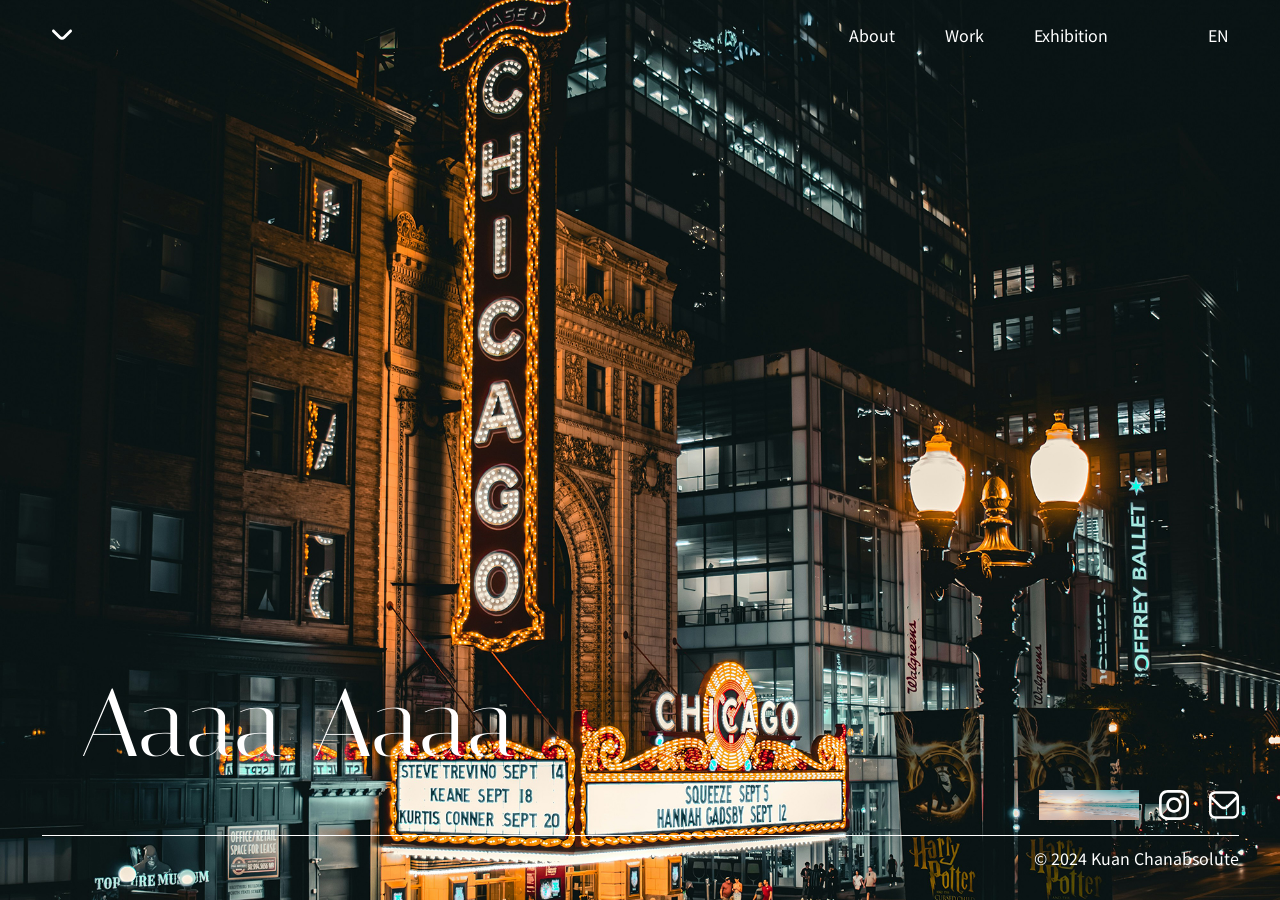
==== index.html @ 29d96ffe "first commit" ====
<!DOCTYPE html>
<html lang="en">
  <head>
    <meta charset="UTF-8">
    <link rel="icon" href="./favicon.ico">
    <meta name="viewport" content="width=device-width, initial-scale=1.0">
    <title>Vite App</title>
    <script type="module" crossorigin src="./assets/index-67WoyPHU.js"></script>
    <link rel="stylesheet" crossorigin href="./assets/index-D9BrDn5p.css">
  </head>
  <body>
    <div id="app"></div>
  </body>
</html>
---- assets/index-D9BrDn5p.css ----
@import"https://fonts.googleapis.com/css2?family=Playfair+Display:ital,wght@0,400..900;1,400..900&display=swap";@import"https://fonts.googleapis.com/css2?family=Noto+Sans+TC:wght@100..900&display=swap";@import"https://fonts.googleapis.com/css2?family=Italiana&display=swap";*{margin:0;padding:0;box-sizing:border-box;font-family:Noto Sans TC,Playfair Display,LXGW WenKai Mono TC,Arial Narrow,Arial,sans-serif}:root{--text-color:#222222;--text-shadow: 2px 2px 4px rgba(0, 0, 0, .5);--box-shadow:2px 2px 10px rgba(0, 0, 0, .2)}.cls-1[data-v-b62b9f13]{fill:#fff}.container-L[data-v-b62b9f13]{height:100%;width:95%;display:flex;align-items:center;justify-content:space-between;margin:0 auto;position:relative}nav[data-v-b62b9f13]{position:fixed;top:0;left:0;width:100%;height:70px;background-color:#0000;padding:15px 10px;transition:.2s;z-index:10}nav.scroll[data-v-b62b9f13]{background-color:#fff;box-shadow:var(--box-shadow)}nav a[data-v-b62b9f13]{margin-right:30px;text-decoration:none;color:#fff;height:100%;font-size:1rem;padding:10px}nav.scroll a[data-v-b62b9f13],nav.scroll .language[data-v-b62b9f13]{color:#222}.logo[data-v-b62b9f13]{height:100%}.menu[data-v-b62b9f13]{display:flex}.language[data-v-b62b9f13]{height:10px;color:#fff;margin-left:50px;cursor:pointer;font-size:1rem;padding:10px}.menu_btn[data-v-b62b9f13]{display:none;height:30px;width:30px;cursor:pointer}@media screen and (max-width:900px){nav[data-v-b62b9f13]{height:50px}.menu[data-v-b62b9f13]{position:fixed;top:50px;left:0;display:flex;flex-direction:column;background-color:#fff;width:100%;opacity:0;z-index:-2;box-shadow:var(--box-shadow);transition:.5s}.menu.active[data-v-b62b9f13]{z-index:10;opacity:1}.menu_btn[data-v-b62b9f13]{display:block}nav a[data-v-b62b9f13]{color:#222;margin:0;text-align:center}.language[data-v-b62b9f13]{color:#222;margin:0;height:100%;width:100%;text-align:center}}.testImg[data-v-22fcf605]{width:100px;height:100px}.footer-bg[data-v-22fcf605]{width:100%;height:120px;background-color:#47414100;padding:10px}.footer-bg.absolute[data-v-22fcf605]{position:absolute;bottom:0}.footer-box[data-v-22fcf605]{width:95%;margin:0 auto;display:flex;flex-direction:column;align-items:end}.link a[data-v-22fcf605]{margin-left:20px}.link img[data-v-22fcf605]{height:30px}.line[data-v-22fcf605]{width:100%;border-bottom:1px solid white;margin:10px auto}.text[data-v-22fcf605]{color:#fff}.bg[data-v-2cb78f3e]{position:absolute;width:100%;height:100vh;background-image:url(./a-CcscVqHu.jpg);background-size:cover;background-position:50% center}.name_tw[data-v-2cb78f3e]{height:200px;position:absolute;bottom:250px;left:30px;opacity:0}.name_en[data-v-2cb78f3e]{color:#fff;position:absolute;bottom:120px;left:80px;font-size:96px;font-family:Italiana,sans-serif}
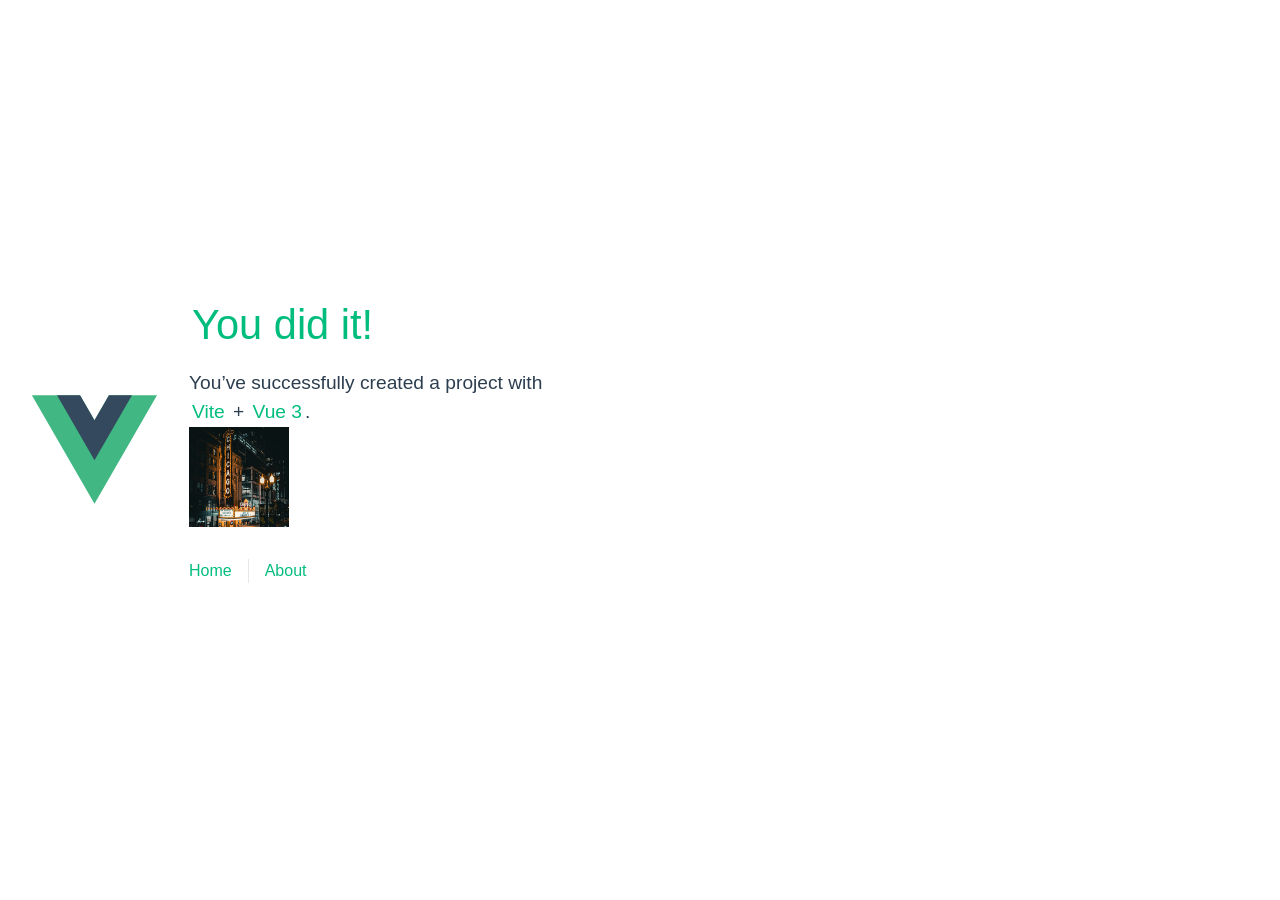
==== commit 3e9eaa99: "zzz" ====
--- a/index.html
+++ b/index.html
@@ -5,8 +5,8 @@
     <link rel="icon" href="./favicon.ico">
     <meta name="viewport" content="width=device-width, initial-scale=1.0">
     <title>Vite App</title>
-    <script type="module" crossorigin src="./assets/index-67WoyPHU.js"></script>
-    <link rel="stylesheet" crossorigin href="./assets/index-D9BrDn5p.css">
+    <script type="module" crossorigin src="./assets/index-Dqcx9gkL.js"></script>
+    <link rel="stylesheet" crossorigin href="./assets/index-DQnHmchu.css">
   </head>
   <body>
     <div id="app"></div>
--- a/assets/index-DQnHmchu.css
+++ b/assets/index-DQnHmchu.css
@@ -0,0 +1 @@
+:root{--vt-c-white: #ffffff;--vt-c-white-soft: #f8f8f8;--vt-c-white-mute: #f2f2f2;--vt-c-black: #181818;--vt-c-black-soft: #222222;--vt-c-black-mute: #282828;--vt-c-indigo: #2c3e50;--vt-c-divider-light-1: rgba(60, 60, 60, .29);--vt-c-divider-light-2: rgba(60, 60, 60, .12);--vt-c-divider-dark-1: rgba(84, 84, 84, .65);--vt-c-divider-dark-2: rgba(84, 84, 84, .48);--vt-c-text-light-1: var(--vt-c-indigo);--vt-c-text-light-2: rgba(60, 60, 60, .66);--vt-c-text-dark-1: var(--vt-c-white);--vt-c-text-dark-2: rgba(235, 235, 235, .64)}:root{--color-background: var(--vt-c-white);--color-background-soft: var(--vt-c-white-soft);--color-background-mute: var(--vt-c-white-mute);--color-border: var(--vt-c-divider-light-2);--color-border-hover: var(--vt-c-divider-light-1);--color-heading: var(--vt-c-text-light-1);--color-text: var(--vt-c-text-light-1);--section-gap: 160px}@media (prefers-color-scheme: dark){:root{--color-background: var(--vt-c-black);--color-background-soft: var(--vt-c-black-soft);--color-background-mute: var(--vt-c-black-mute);--color-border: var(--vt-c-divider-dark-2);--color-border-hover: var(--vt-c-divider-dark-1);--color-heading: var(--vt-c-text-dark-1);--color-text: var(--vt-c-text-dark-2)}}*,*:before,*:after{box-sizing:border-box;margin:0;font-weight:400}body{min-height:100vh;color:var(--color-text);background:var(--color-background);transition:color .5s,background-color .5s;line-height:1.6;font-family:Inter,-apple-system,BlinkMacSystemFont,Segoe UI,Roboto,Oxygen,Ubuntu,Cantarell,Fira Sans,Droid Sans,Helvetica Neue,sans-serif;font-size:15px;text-rendering:optimizeLegibility;-webkit-font-smoothing:antialiased;-moz-osx-font-smoothing:grayscale}#app{max-width:1280px;margin:0 auto;padding:2rem;font-weight:400}a,.green{text-decoration:none;color:#00bd7e;transition:.4s;padding:3px}@media (hover: hover){a:hover{background-color:#00bd7e33}}@media (min-width: 1024px){body{display:flex;place-items:center}#app{display:grid;grid-template-columns:1fr 1fr;padding:0 2rem}}h1[data-v-531db362]{font-weight:500;font-size:2.6rem;position:relative;top:-10px}h3[data-v-531db362]{font-size:1.2rem}.greetings h1[data-v-531db362],.greetings h3[data-v-531db362]{text-align:center}@media (min-width: 1024px){.greetings h1[data-v-531db362],.greetings h3[data-v-531db362]{text-align:left}}.testImg[data-v-50ab52dd]{width:100px;height:100px}header[data-v-50ab52dd]{line-height:1.5;max-height:100vh}.logo[data-v-50ab52dd]{display:block;margin:0 auto 2rem}nav[data-v-50ab52dd]{width:100%;font-size:12px;text-align:center;margin-top:2rem}nav a.router-link-exact-active[data-v-50ab52dd]{color:var(--color-text)}nav a.router-link-exact-active[data-v-50ab52dd]:hover{background-color:transparent}nav a[data-v-50ab52dd]{display:inline-block;padding:0 1rem;border-left:1px solid var(--color-border)}nav a[data-v-50ab52dd]:first-of-type{border:0}@media (min-width: 1024px){header[data-v-50ab52dd]{display:flex;place-items:center;padding-right:calc(var(--section-gap) / 2)}.logo[data-v-50ab52dd]{margin:0 2rem 0 0}header .wrapper[data-v-50ab52dd]{display:flex;place-items:flex-start;flex-wrap:wrap}nav[data-v-50ab52dd]{text-align:left;margin-left:-1rem;font-size:1rem;padding:1rem 0;margin-top:1rem}}.item[data-v-40a5c0e5]{margin-top:2rem;display:flex;position:relative}.details[data-v-40a5c0e5]{flex:1;margin-left:1rem}i[data-v-40a5c0e5]{display:flex;place-items:center;place-content:center;width:32px;height:32px;color:var(--color-text)}h3[data-v-40a5c0e5]{font-size:1.2rem;font-weight:500;margin-bottom:.4rem;color:var(--color-heading)}@media (min-width: 1024px){.item[data-v-40a5c0e5]{margin-top:0;padding:.4rem 0 1rem calc(var(--section-gap) / 2)}i[data-v-40a5c0e5]{top:calc(50% - 25px);left:-26px;position:absolute;border:1px solid var(--color-border);background:var(--color-background);border-radius:8px;width:50px;height:50px}.item[data-v-40a5c0e5]:before{content:" ";border-left:1px solid var(--color-border);position:absolute;left:0;bottom:calc(50% + 25px);height:calc(50% - 25px)}.item[data-v-40a5c0e5]:after{content:" ";border-left:1px solid var(--color-border);position:absolute;left:0;top:calc(50% + 25px);height:calc(50% - 25px)}.item[data-v-40a5c0e5]:first-of-type:before{display:none}.item[data-v-40a5c0e5]:last-of-type:after{display:none}}
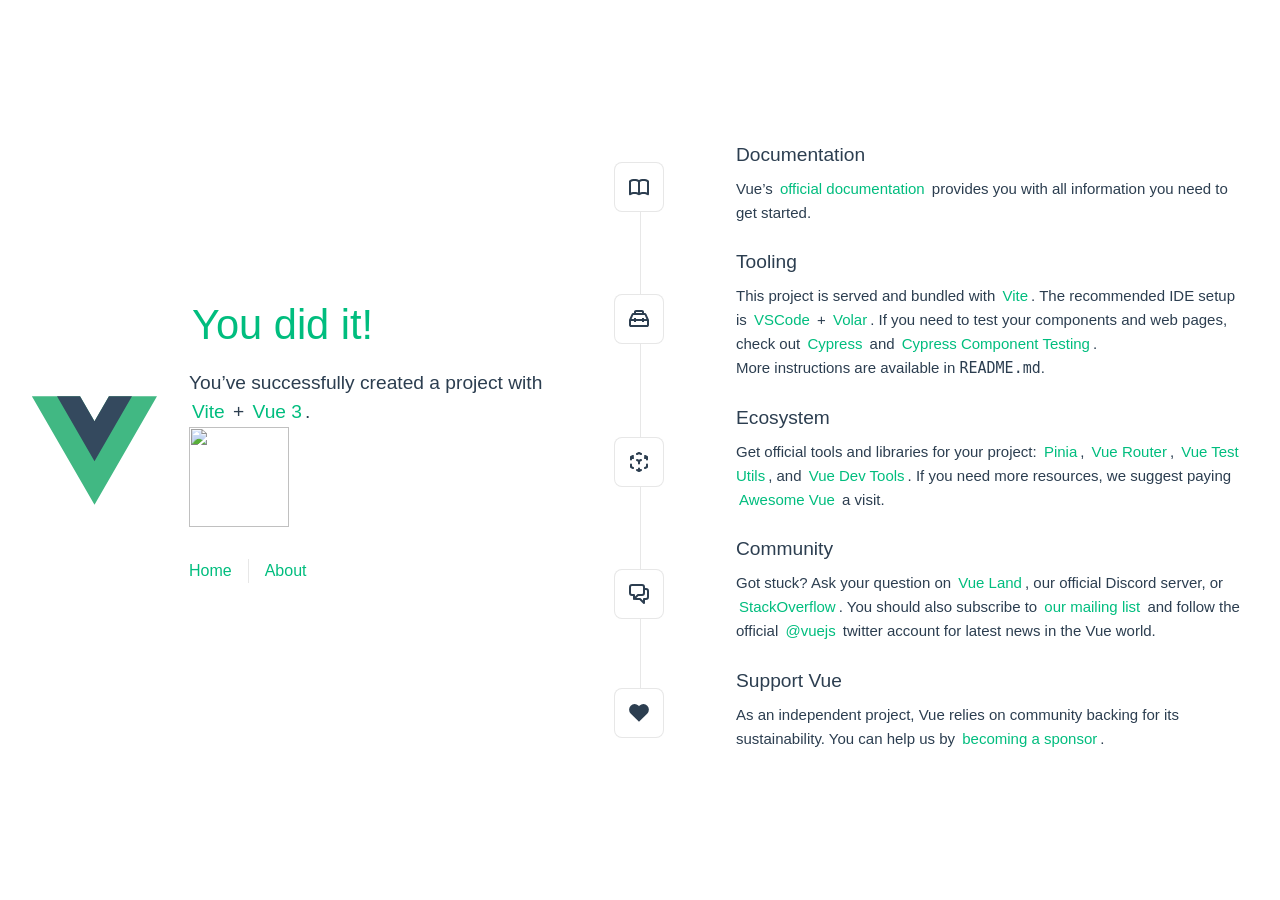
==== commit 4db04cb7: "z" ====
--- a/index.html
+++ b/index.html
@@ -5,7 +5,7 @@
     <link rel="icon" href="./favicon.ico">
     <meta name="viewport" content="width=device-width, initial-scale=1.0">
     <title>Vite App</title>
-    <script type="module" crossorigin src="./assets/index-Dqcx9gkL.js"></script>
+    <script type="module" crossorigin src="./assets/index-ILar_kNf.js"></script>
     <link rel="stylesheet" crossorigin href="./assets/index-DQnHmchu.css">
   </head>
   <body>
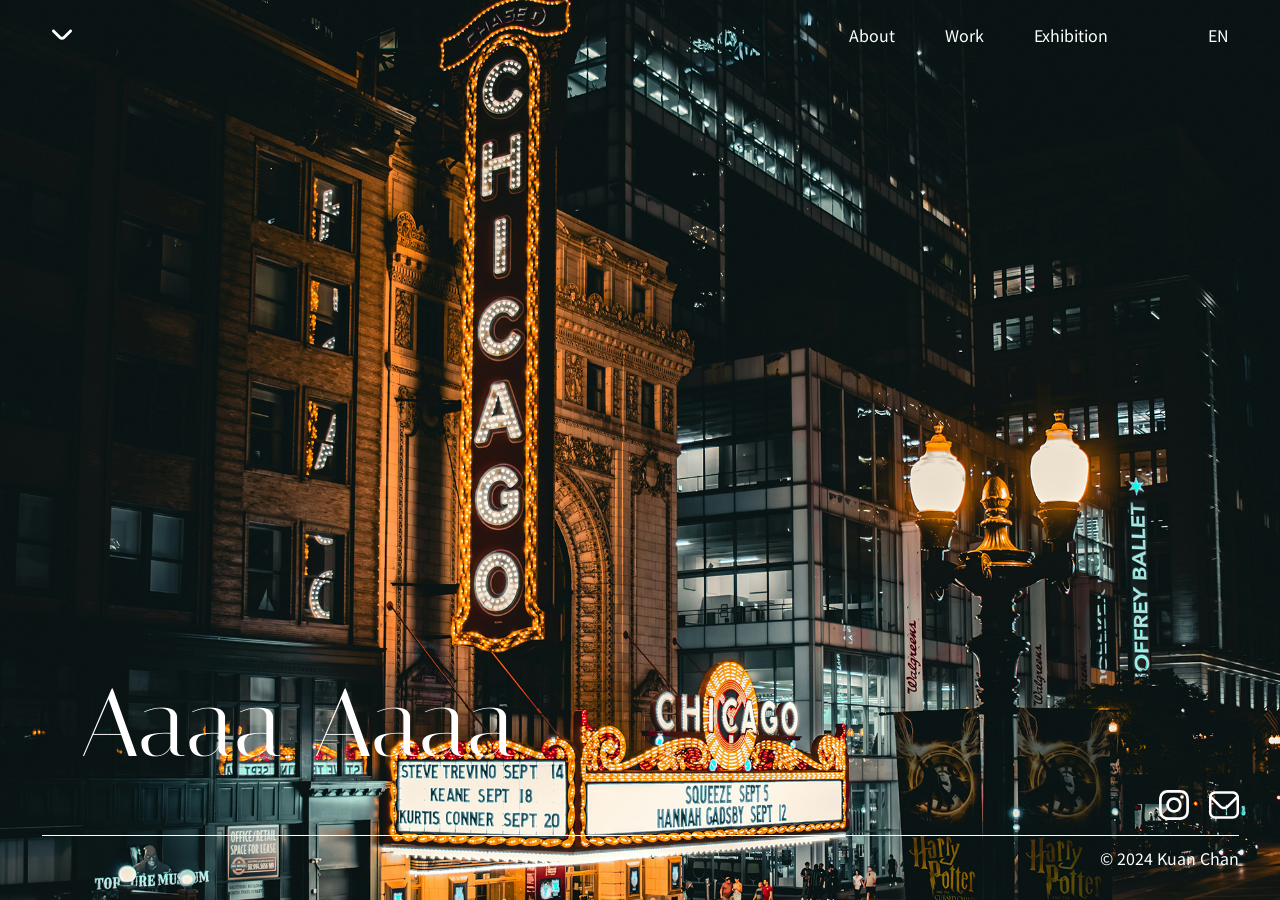
==== commit 7fb4e72d: "aaa" ====
--- a/index.html
+++ b/index.html
@@ -5,8 +5,8 @@
     <link rel="icon" href="./favicon.ico">
     <meta name="viewport" content="width=device-width, initial-scale=1.0">
     <title>Vite App</title>
-    <script type="module" crossorigin src="./assets/index-ILar_kNf.js"></script>
-    <link rel="stylesheet" crossorigin href="./assets/index-DQnHmchu.css">
+    <script type="module" crossorigin src="./assets/index-DqSG7auJ.js"></script>
+    <link rel="stylesheet" crossorigin href="./assets/index-D1hFdMjt.css">
   </head>
   <body>
     <div id="app"></div>
--- a/assets/index-D1hFdMjt.css
+++ b/assets/index-D1hFdMjt.css
@@ -0,0 +1 @@
+@import"https://fonts.googleapis.com/css2?family=Playfair+Display:ital,wght@0,400..900;1,400..900&display=swap";@import"https://fonts.googleapis.com/css2?family=Noto+Sans+TC:wght@100..900&display=swap";@import"https://fonts.googleapis.com/css2?family=Italiana&display=swap";*{margin:0;padding:0;box-sizing:border-box;font-family:Noto Sans TC,Playfair Display,LXGW WenKai Mono TC,Arial Narrow,Arial,sans-serif}:root{--text-color:#222222;--text-shadow: 2px 2px 4px rgba(0, 0, 0, .5);--box-shadow:2px 2px 10px rgba(0, 0, 0, .2)}.cls-1[data-v-b62b9f13]{fill:#fff}.container-L[data-v-b62b9f13]{height:100%;width:95%;display:flex;align-items:center;justify-content:space-between;margin:0 auto;position:relative}nav[data-v-b62b9f13]{position:fixed;top:0;left:0;width:100%;height:70px;background-color:#0000;padding:15px 10px;transition:.2s;z-index:10}nav.scroll[data-v-b62b9f13]{background-color:#fff;box-shadow:var(--box-shadow)}nav a[data-v-b62b9f13]{margin-right:30px;text-decoration:none;color:#fff;height:100%;font-size:1rem;padding:10px}nav.scroll a[data-v-b62b9f13],nav.scroll .language[data-v-b62b9f13]{color:#222}.logo[data-v-b62b9f13]{height:100%}.menu[data-v-b62b9f13]{display:flex}.language[data-v-b62b9f13]{height:10px;color:#fff;margin-left:50px;cursor:pointer;font-size:1rem;padding:10px}.menu_btn[data-v-b62b9f13]{display:none;height:30px;width:30px;cursor:pointer}@media screen and (max-width:900px){nav[data-v-b62b9f13]{height:50px}.menu[data-v-b62b9f13]{position:fixed;top:50px;left:0;display:flex;flex-direction:column;background-color:#fff;width:100%;opacity:0;z-index:-2;box-shadow:var(--box-shadow);transition:.5s}.menu.active[data-v-b62b9f13]{z-index:10;opacity:1}.menu_btn[data-v-b62b9f13]{display:block}nav a[data-v-b62b9f13]{color:#222;margin:0;text-align:center}.language[data-v-b62b9f13]{color:#222;margin:0;height:100%;width:100%;text-align:center}}.footer-bg[data-v-4268a3fe]{width:100%;height:120px;background-color:#47414100;padding:10px}.footer-bg.absolute[data-v-4268a3fe]{position:absolute;bottom:0}.footer-box[data-v-4268a3fe]{width:95%;margin:0 auto;display:flex;flex-direction:column;align-items:end}.link a[data-v-4268a3fe]{margin-left:20px}.link img[data-v-4268a3fe]{height:30px}.line[data-v-4268a3fe]{width:100%;border-bottom:1px solid white;margin:10px auto}.text[data-v-4268a3fe]{color:#fff}.bg[data-v-2cb78f3e]{position:absolute;width:100%;height:100vh;background-image:url(./a-CcscVqHu.jpg);background-size:cover;background-position:50% center}.name_tw[data-v-2cb78f3e]{height:200px;position:absolute;bottom:250px;left:30px;opacity:0}.name_en[data-v-2cb78f3e]{color:#fff;position:absolute;bottom:120px;left:80px;font-size:96px;font-family:Italiana,sans-serif}
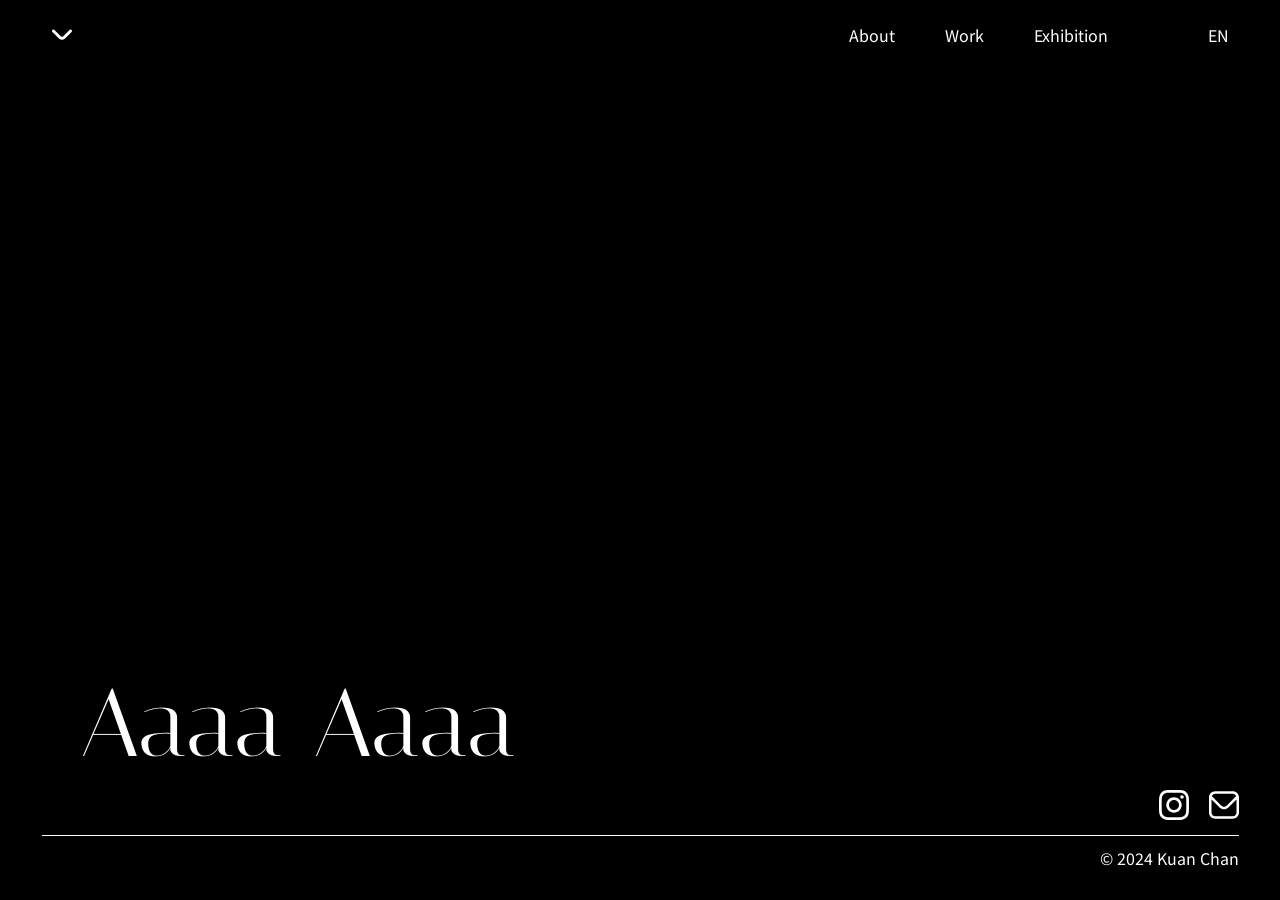
==== commit a449e998: "更新" ====
--- a/index.html
+++ b/index.html
@@ -5,8 +5,8 @@
     <link rel="icon" href="./favicon.ico">
     <meta name="viewport" content="width=device-width, initial-scale=1.0">
     <title>Vite App</title>
-    <script type="module" crossorigin src="./assets/index-DqSG7auJ.js"></script>
-    <link rel="stylesheet" crossorigin href="./assets/index-D1hFdMjt.css">
+    <script type="module" crossorigin src="./assets/index-APc94yUp.js"></script>
+    <link rel="stylesheet" crossorigin href="./assets/index-BkXcw85G.css">
   </head>
   <body>
     <div id="app"></div>
--- a/assets/index-BkXcw85G.css
+++ b/assets/index-BkXcw85G.css
@@ -0,0 +1 @@
+@import"https://fonts.googleapis.com/css2?family=Playfair+Display:ital,wght@0,400..900;1,400..900&display=swap";@import"https://fonts.googleapis.com/css2?family=Noto+Sans+TC:wght@100..900&display=swap";@import"https://cdn-uicons.flaticon.com/2.6.0/uicons-brands/css/uicons-brands.css";@import"https://cdn-uicons.flaticon.com/2.6.0/uicons-regular-rounded/css/uicons-regular-rounded.css";@import"https://fonts.googleapis.com/css2?family=Italiana&display=swap";*{margin:0;padding:0;box-sizing:border-box;font-family:Noto Sans TC,Playfair Display,LXGW WenKai Mono TC,Arial Narrow,Arial,sans-serif}:root{--text-color: #222222;--text-shadow: 2px 2px 4px rgba(0, 0, 0, .5);--box-shadow: 2px 2px 5px rgba(0, 0, 0, .2)}.swiper-pagination-bullet{background:#fff!important}.work{margin-bottom:270px;position:relative}.work.first{margin-top:-280px}.work.last{margin-bottom:0}.work_bg{width:100%;height:100%;background-attachment:fixed;background-position:center;background-size:cover;position:absolute;top:100px;z-index:-1;filter:brightness(30%)}.last .work_bg{height:calc(100% - 100px)}.work_img{display:flex;gap:30px;justify-content:center;flex-wrap:wrap}.img_box img{width:100%;height:100%;object-fit:cover;transition:.5s}.img_box:hover img{transform:scale(1.05);filter:contrast(130%)}.work_content{max-width:1000px;width:90%;margin:50px auto 0}.last .work_content{margin:50px auto}.work_title{font-size:1.2rem;font-weight:700;text-align:center;margin:20px 0}.second .work_title,.second .work_text,.last .work_title,.last .work_text{color:#fff}.work_popup{background-color:#000c;width:100%;height:100vh;top:0;left:0;position:fixed;z-index:-2;opacity:0;display:flex;justify-content:center;align-items:center}.work_popup.active{opacity:1;z-index:15}.popup_close{width:30px;height:30px;cursor:pointer;transition:.5s;position:absolute;top:0;right:0;margin:30px 30px 0 0}.popup_close:hover{transform:scale(1.1)}.cls-1[data-v-b434ea27]{fill:#fff}.container-L[data-v-b434ea27]{height:100%;width:95%;display:flex;align-items:center;justify-content:space-between;margin:0 auto;position:relative}nav[data-v-b434ea27]{position:fixed;top:0;left:0;width:100%;height:70px;background-color:#0000;padding:15px 10px;transition:.2s;z-index:10}nav.scroll[data-v-b434ea27]{background-color:#fff;box-shadow:var(--box-shadow)}nav a[data-v-b434ea27]{margin-right:30px;text-decoration:none;color:#fff;height:100%;font-size:1rem;padding:10px}nav.scroll a[data-v-b434ea27],nav.scroll .language[data-v-b434ea27]{color:#222}.logo[data-v-b434ea27]{height:100%}.menu[data-v-b434ea27]{display:flex}.language[data-v-b434ea27]{height:10px;color:#fff;margin-left:50px;cursor:pointer;font-size:1rem;padding:10px}.menu_btn[data-v-b434ea27]{display:none;height:30px;width:30px;cursor:pointer}@media screen and (max-width:900px){.menu[data-v-b434ea27]{position:fixed;top:70px;right:-100%;flex-direction:column;background-color:#fff;width:100%;opacity:0;z-index:-1;box-shadow:var(--box-shadow);transition:.5s}.menu.active[data-v-b434ea27]{right:0;opacity:1}.menu_btn[data-v-b434ea27]{display:block}nav a[data-v-b434ea27]{color:#222;margin:0;text-align:center}.language[data-v-b434ea27]{color:#222;margin:0;height:100%;width:100%;text-align:center}}.footer-bg[data-v-4268a3fe]{width:100%;height:120px;background-color:#47414100;padding:10px}.footer-bg.absolute[data-v-4268a3fe]{position:absolute;bottom:0}.footer-box[data-v-4268a3fe]{width:95%;margin:0 auto;display:flex;flex-direction:column;align-items:end}.link a[data-v-4268a3fe]{margin-left:20px}.link img[data-v-4268a3fe]{height:30px}.line[data-v-4268a3fe]{width:100%;border-bottom:1px solid white;margin:10px auto}.text[data-v-4268a3fe]{color:#fff}.bg[data-v-257a08b5]{position:absolute;top:0;left:0;width:100%;height:100vh;overflow:hidden;background-color:#000}.bg video[data-v-257a08b5]{width:100%;height:110%;object-fit:cover;object-position:75%;position:absolute;bottom:0;right:0}.name_tw[data-v-257a08b5]{width:calc(100% - 30px);max-height:200px;position:absolute;bottom:250px;left:30px;object-fit:contain;object-position:left;opacity:0}.name_en[data-v-257a08b5]{color:#fff;position:absolute;bottom:120px;left:80px;font-size:96px;font-family:Italiana,sans-serif}
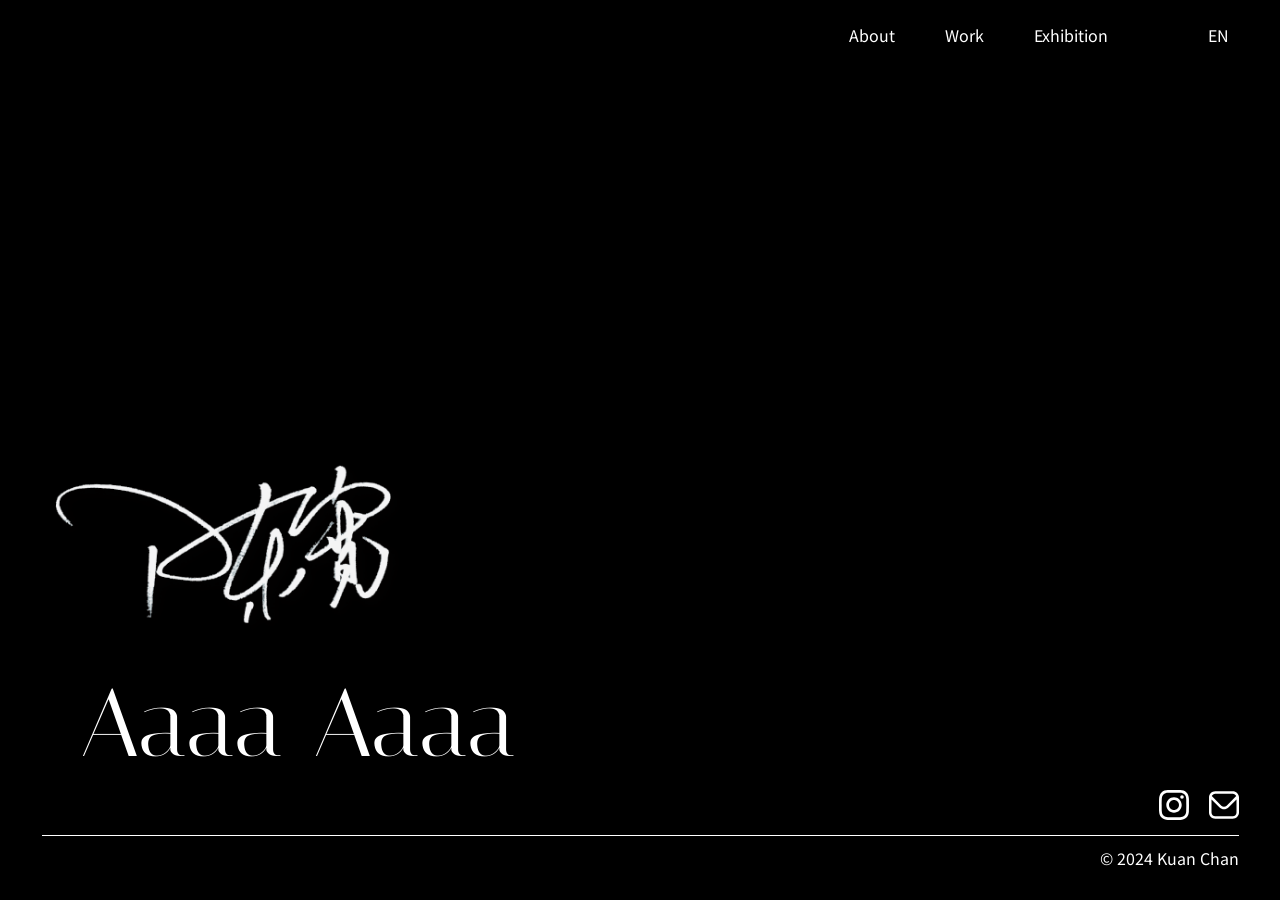
==== commit bc59e332: "update" ====
--- a/index.html
+++ b/index.html
@@ -5,8 +5,8 @@
     <link rel="icon" href="./favicon.ico">
     <meta name="viewport" content="width=device-width, initial-scale=1.0">
     <title>Vite App</title>
-    <script type="module" crossorigin src="./assets/index-APc94yUp.js"></script>
-    <link rel="stylesheet" crossorigin href="./assets/index-BkXcw85G.css">
+    <script type="module" crossorigin src="./assets/index-Uv4-QUHd.js"></script>
+    <link rel="stylesheet" crossorigin href="./assets/index-CC-LXjjS.css">
   </head>
   <body>
     <div id="app"></div>
--- a/assets/index-CC-LXjjS.css
+++ b/assets/index-CC-LXjjS.css
@@ -0,0 +1 @@
+@import"https://fonts.googleapis.com/css2?family=Playfair+Display:ital,wght@0,400..900;1,400..900&display=swap";@import"https://fonts.googleapis.com/css2?family=Noto+Sans+TC:wght@100..900&display=swap";@import"https://cdn-uicons.flaticon.com/2.6.0/uicons-brands/css/uicons-brands.css";@import"https://cdn-uicons.flaticon.com/2.6.0/uicons-regular-rounded/css/uicons-regular-rounded.css";@import"https://fonts.googleapis.com/css2?family=Italiana&display=swap";*{margin:0;padding:0;box-sizing:border-box;font-family:Noto Sans TC,Playfair Display,LXGW WenKai Mono TC,Arial Narrow,Arial,sans-serif}:root{--text-color: #222222;--text-shadow: 2px 2px 4px rgba(0, 0, 0, .5);--box-shadow: 2px 2px 5px rgba(0, 0, 0, .2)}.swiper-pagination-bullet{background:#fff!important}.work{margin-bottom:270px;position:relative}.work.first{margin-top:-280px}.work.last{margin-bottom:0}.work_bg{width:100%;height:100%;background-attachment:fixed;background-position:center;background-size:cover;position:absolute;top:100px;z-index:-1;filter:brightness(30%)}.last .work_bg{height:calc(100% - 100px)}.work_img{display:flex;gap:30px;justify-content:center;flex-wrap:wrap}.img_box img{width:100%;height:100%;object-fit:cover;transition:.5s}.img_box:hover img{transform:scale(1.05);filter:contrast(130%)}.work_content{max-width:1000px;width:90%;margin:50px auto 0}.last .work_content{margin:50px auto}.work_title{font-size:1.2rem;font-weight:700;text-align:center;margin:20px 0}.second .work_title,.second .work_text,.last .work_title,.last .work_text{color:#fff}.work_popup{background-color:#000c;width:100%;height:100vh;top:0;left:0;position:fixed;z-index:-2;opacity:0;display:flex;justify-content:center;align-items:center}.work_popup.active{opacity:1;z-index:15}.popup_close{width:30px;height:30px;cursor:pointer;transition:.5s;position:absolute;top:0;right:0;margin:30px 30px 0 0}.popup_close:hover{transform:scale(1.1)}.cls-1[data-v-14ee4097]{fill:#fff}.container-L[data-v-14ee4097]{height:100%;width:95%;display:flex;align-items:center;justify-content:space-between;margin:0 auto;position:relative}nav[data-v-14ee4097]{position:fixed;top:0;left:0;width:100%;height:70px;background-color:#0000;padding:15px 10px;transition:.2s;z-index:10}nav.scroll[data-v-14ee4097]{background-color:#fff;box-shadow:var(--box-shadow)}nav a[data-v-14ee4097]{margin-right:30px;text-decoration:none;color:#fff;height:100%;font-size:1rem}nav.scroll a[data-v-14ee4097],nav.scroll .language[data-v-14ee4097]{color:#222}.logo[data-v-14ee4097]{height:100%}.menu[data-v-14ee4097]{display:flex}.menu a[data-v-14ee4097]{padding:10px}.language[data-v-14ee4097]{height:10px;color:#fff;margin-left:50px;cursor:pointer;font-size:1rem;padding:10px}.menu_btn[data-v-14ee4097]{display:none;height:30px;width:30px;cursor:pointer}@media screen and (max-width:900px){.menu[data-v-14ee4097]{position:fixed;top:70px;right:-100%;flex-direction:column;background-color:#fff;width:100%;opacity:0;z-index:-1;box-shadow:var(--box-shadow);transition:.5s}.menu.active[data-v-14ee4097]{right:0;opacity:1}.menu_btn[data-v-14ee4097]{display:block}nav a[data-v-14ee4097]{color:#222;margin:0;text-align:center}.language[data-v-14ee4097]{color:#222;margin:0;height:100%;width:100%;text-align:center}}.footer-bg[data-v-4268a3fe]{width:100%;height:120px;background-color:#47414100;padding:10px}.footer-bg.absolute[data-v-4268a3fe]{position:absolute;bottom:0}.footer-box[data-v-4268a3fe]{width:95%;margin:0 auto;display:flex;flex-direction:column;align-items:end}.link a[data-v-4268a3fe]{margin-left:20px}.link img[data-v-4268a3fe]{height:30px}.line[data-v-4268a3fe]{width:100%;border-bottom:1px solid white;margin:10px auto}.text[data-v-4268a3fe]{color:#fff}.bg[data-v-e26b6a4b]{position:absolute;top:0;left:0;width:100%;height:100vh;overflow:hidden;background-color:#000}.bg video[data-v-e26b6a4b]{width:100%;height:110%;object-fit:cover;object-position:75%;position:absolute;bottom:0;right:0}.name_tw[data-v-e26b6a4b]{width:calc(100% - 30px);max-height:200px;position:absolute;bottom:250px;left:30px;object-fit:contain;object-position:left}.name_en[data-v-e26b6a4b]{color:#fff;position:absolute;bottom:120px;left:80px;font-size:96px;font-family:Italiana,sans-serif}
